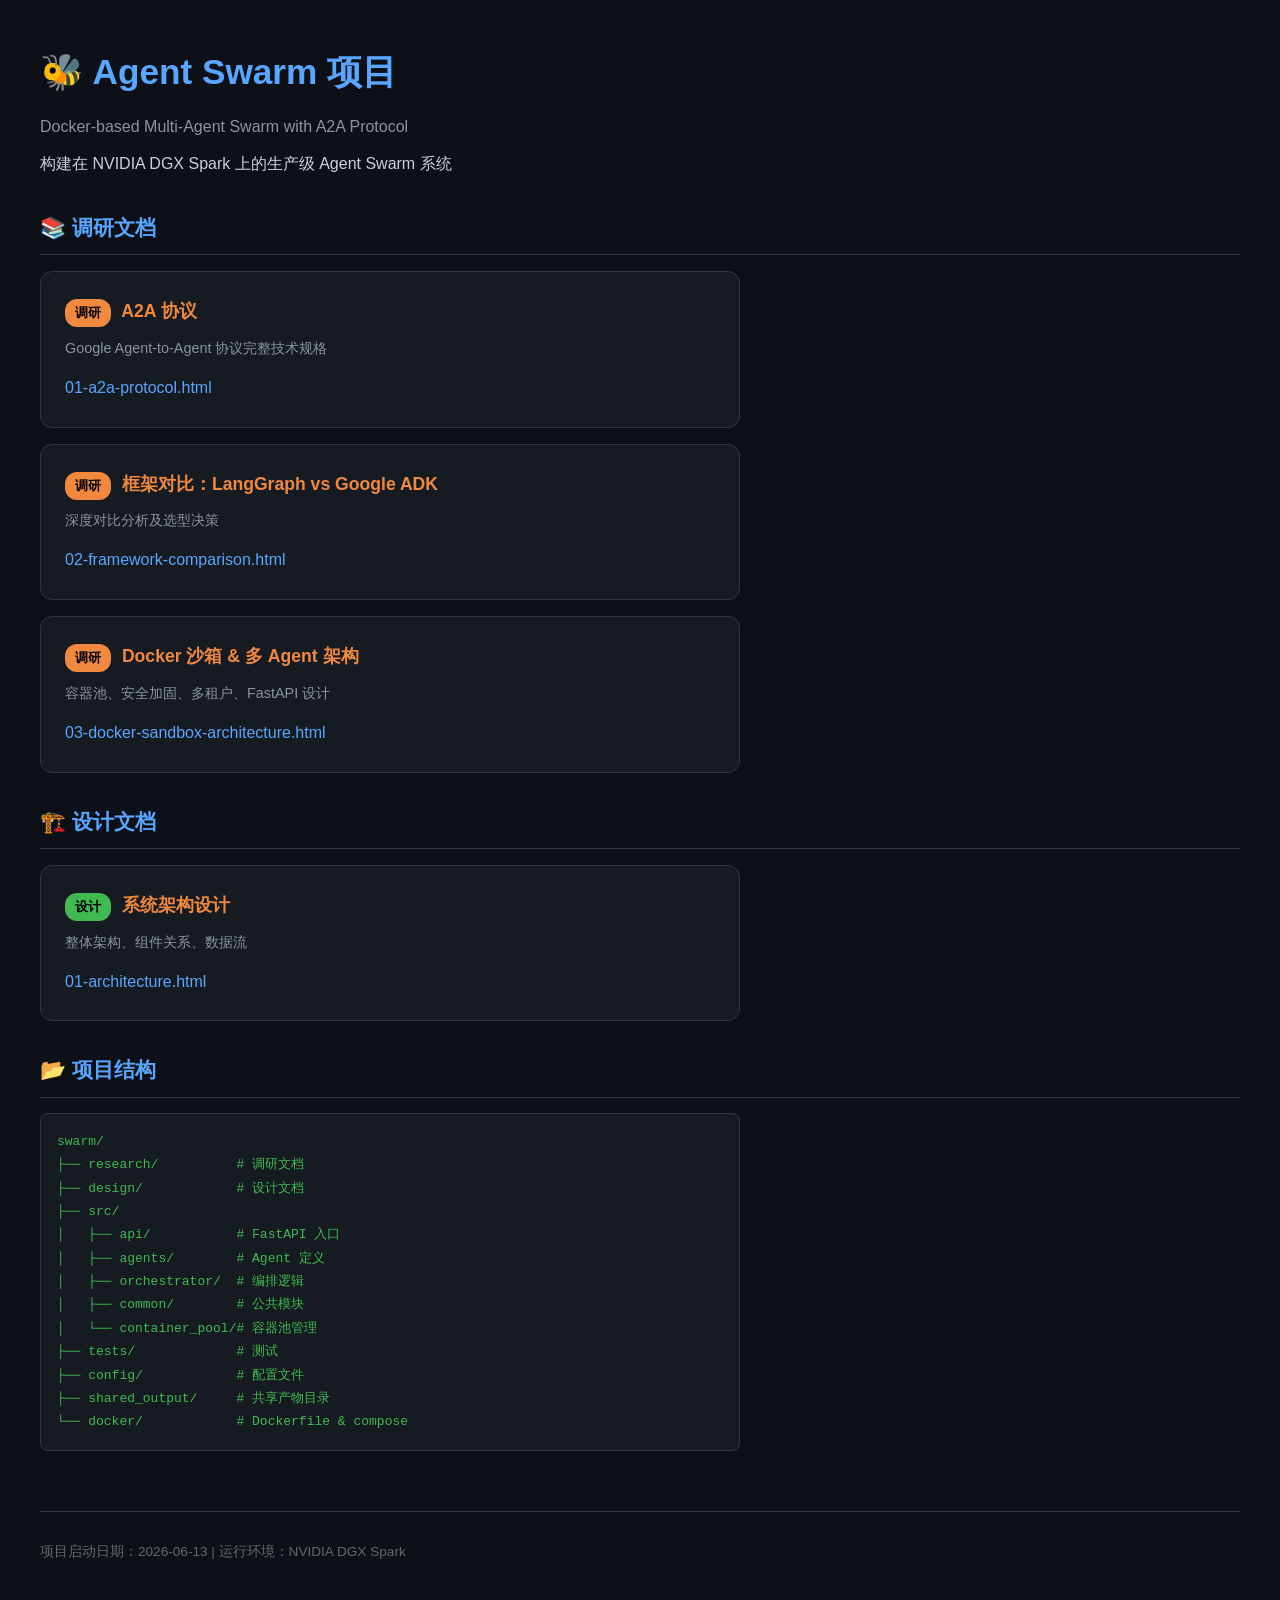
==== docs/index.html @ 97e61bf4 "feat: Agent Swarm v0.1 - multi-agent orchestration with Docker sandbox - FastAPI API server with Web" ====
<!DOCTYPE html>
<html lang="zh-CN">
<head>
<meta charset="UTF-8">
<meta name="viewport" content="width=device-width, initial-scale=1.0">
<title>Agent Swarm 项目 - 调研与设计文档</title>
<style>
:root{--bg:#0d1117;--surface:#161b22;--border:#30363d;--text:#c9d1d9;--heading:#58a6ff;--accent:#f0883e;--green:#3fb950}
*{margin:0;padding:0;box-sizing:border-box}
body{font-family:-apple-system,BlinkMacSystemFont,'Segoe UI',sans-serif;background:var(--bg);color:var(--text);line-height:1.8;padding:40px}
h1{color:var(--heading);font-size:2.2em;margin-bottom:10px}
h2{color:var(--heading);font-size:1.3em;margin:30px 0 15px;border-bottom:1px solid var(--border);padding-bottom:8px}
p{margin:8px 0;max-width:700px}
a{color:var(--heading);text-decoration:none;font-weight:500}
a:hover{text-decoration:underline}
.card{background:var(--surface);border:1px solid var(--border);border-radius:12px;padding:24px;margin:16px 0;max-width:700px;transition:border-color 0.2s}
.card:hover{border-color:var(--heading)}
.card h3{color:var(--accent);margin-bottom:8px;font-size:1.1em}
.card p{color:#8b949e;font-size:0.9em;margin-bottom:12px}
.badge{display:inline-block;padding:2px 10px;border-radius:12px;font-size:0.75em;font-weight:bold;margin-right:6px}
.badge-research{background:var(--accent);color:#000}
.badge-design{background:var(--green);color:#000}
.badge-code{background:#58a6ff;color:#000}
.section{margin:30px 0}
.sub{color:#8b949e;margin-left:20px;font-size:0.9em}
</style>
</head>
<body>
<h1>🐝 Agent Swarm 项目</h1>
<p style="color:#8b949e">Docker-based Multi-Agent Swarm with A2A Protocol</p>
<p>构建在 NVIDIA DGX Spark 上的生产级 Agent Swarm 系统</p>

<div class="section">
<h2>📚 调研文档</h2>
<div class="card">
<h3><span class="badge badge-research">调研</span> A2A 协议</h3>
<p>Google Agent-to-Agent 协议完整技术规格</p>
<a href="research/01-a2a-protocol.html">01-a2a-protocol.html</a>
</div>
<div class="card">
<h3><span class="badge badge-research">调研</span> 框架对比：LangGraph vs Google ADK</h3>
<p>深度对比分析及选型决策</p>
<a href="research/02-framework-comparison.html">02-framework-comparison.html</a>
</div>
<div class="card">
<h3><span class="badge badge-research">调研</span> Docker 沙箱 & 多 Agent 架构</h3>
<p>容器池、安全加固、多租户、FastAPI 设计</p>
<a href="research/03-docker-sandbox-architecture.html">03-docker-sandbox-architecture.html</a>
</div>
</div>

<div class="section">
<h2>🏗️ 设计文档</h2>
<div class="card">
<h3><span class="badge badge-design">设计</span> 系统架构设计</h3>
<p>整体架构、组件关系、数据流</p>
<a href="design/01-architecture.html">01-architecture.html</a>
</div>
</div>

<div class="section">
<h2>📂 项目结构</h2>
<pre style="background:var(--surface);border:1px solid var(--border);border-radius:8px;padding:16px;color:var(--green);font-family:monospace;max-width:700px">
swarm/
├── research/          # 调研文档
├── design/            # 设计文档
├── src/
│   ├── api/           # FastAPI 入口
│   ├── agents/        # Agent 定义
│   ├── orchestrator/  # 编排逻辑
│   ├── common/        # 公共模块
│   └── container_pool/# 容器池管理
├── tests/             # 测试
├── config/            # 配置文件
├── shared_output/     # 共享产物目录
└── docker/            # Dockerfile & compose
</pre>
</div>

<footer style="margin-top:60px;padding-top:20px;border-top:1px solid var(--border);color:#666;font-size:0.85em">
<p>项目启动日期：2026-06-13 | 运行环境：NVIDIA DGX Spark</p>
</footer>
</body>
</html>
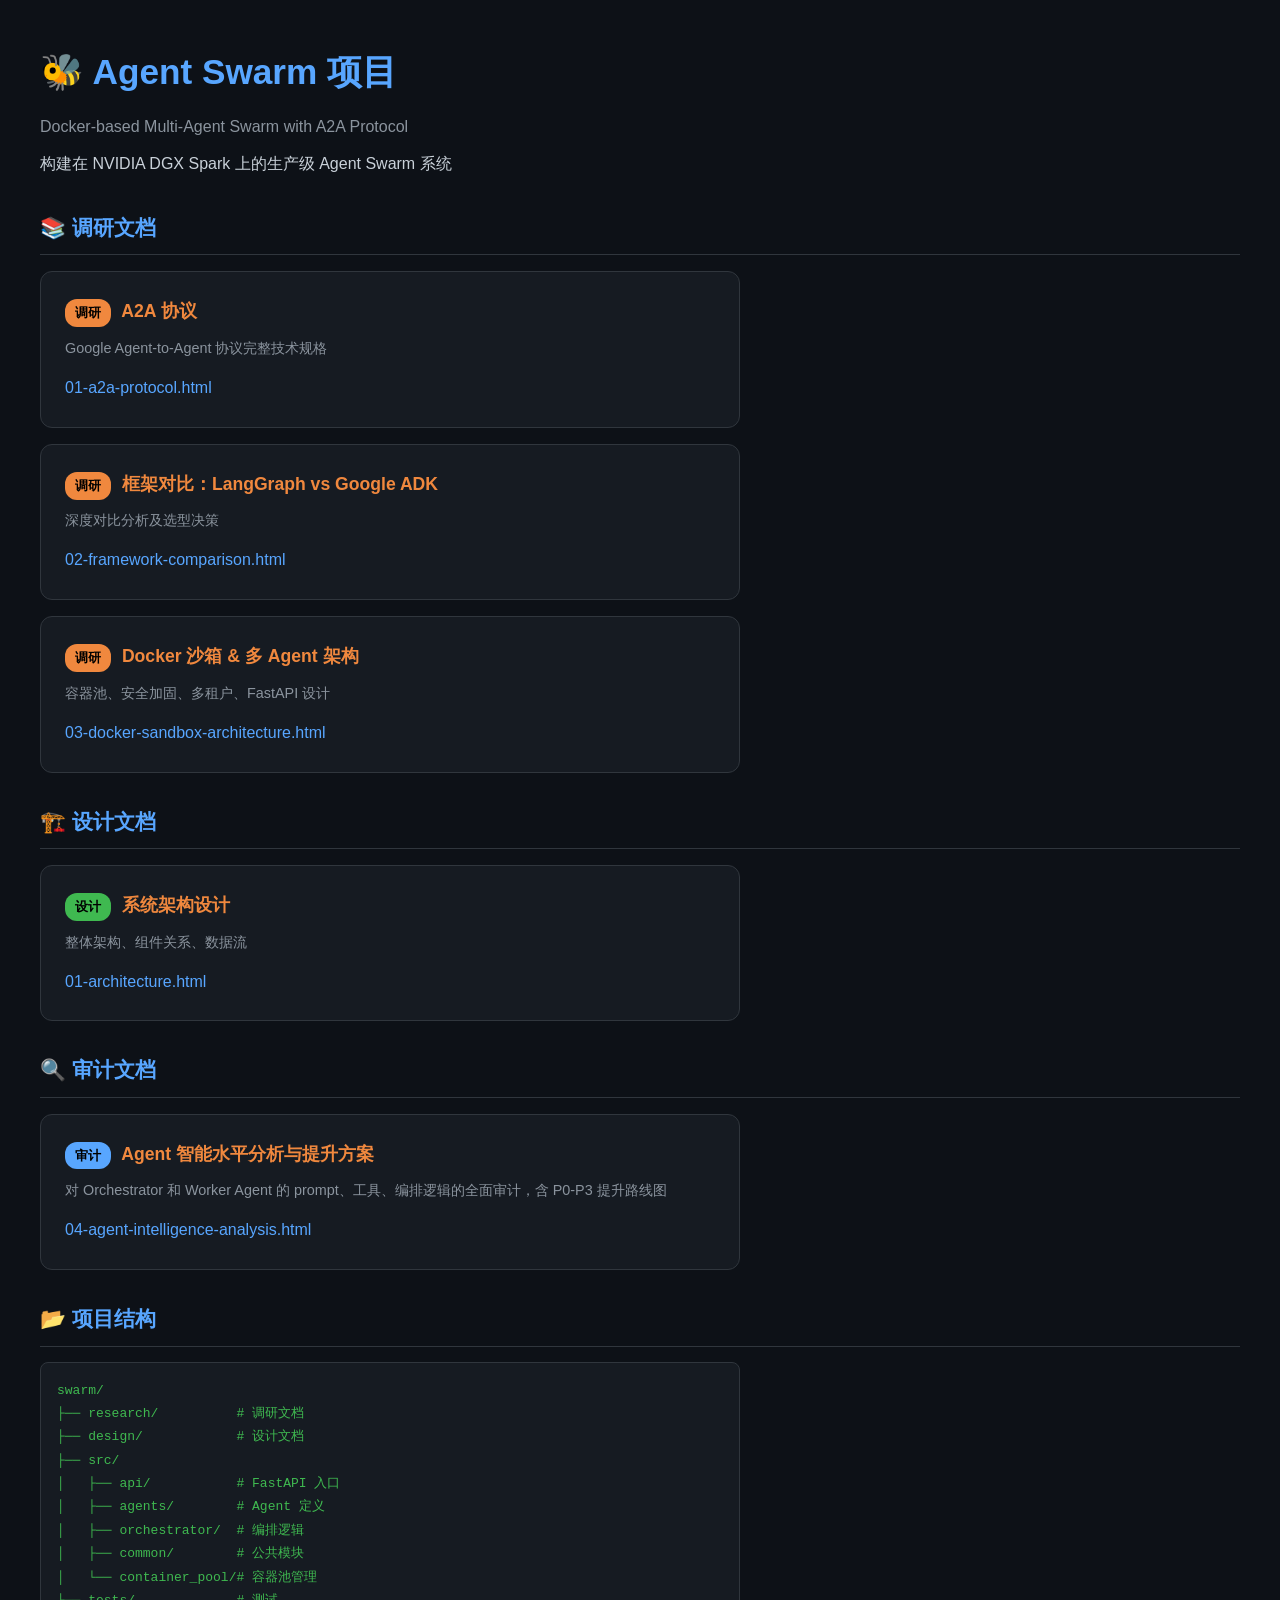
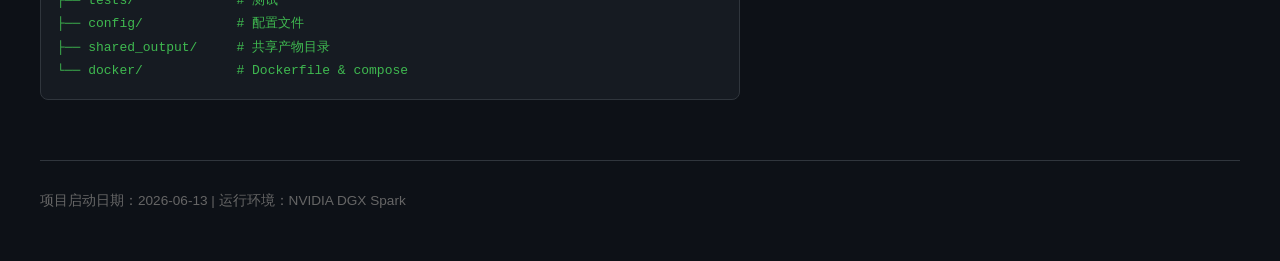
==== commit ebd90844: "docs: add agent intelligence analysis with P0-P3 improvement roadmap" ====
--- a/docs/index.html
+++ b/docs/index.html
@@ -59,6 +59,15 @@
 </div>
 
 <div class="section">
+<h2>🔍 审计文档</h2>
+<div class="card">
+<h3><span class="badge badge-code">审计</span> Agent 智能水平分析与提升方案</h3>
+<p>对 Orchestrator 和 Worker Agent 的 prompt、工具、编排逻辑的全面审计，含 P0-P3 提升路线图</p>
+<a href="04-agent-intelligence-analysis.html">04-agent-intelligence-analysis.html</a>
+</div>
+</div>
+
+<div class="section">
 <h2>📂 项目结构</h2>
 <pre style="background:var(--surface);border:1px solid var(--border);border-radius:8px;padding:16px;color:var(--green);font-family:monospace;max-width:700px">
 swarm/
